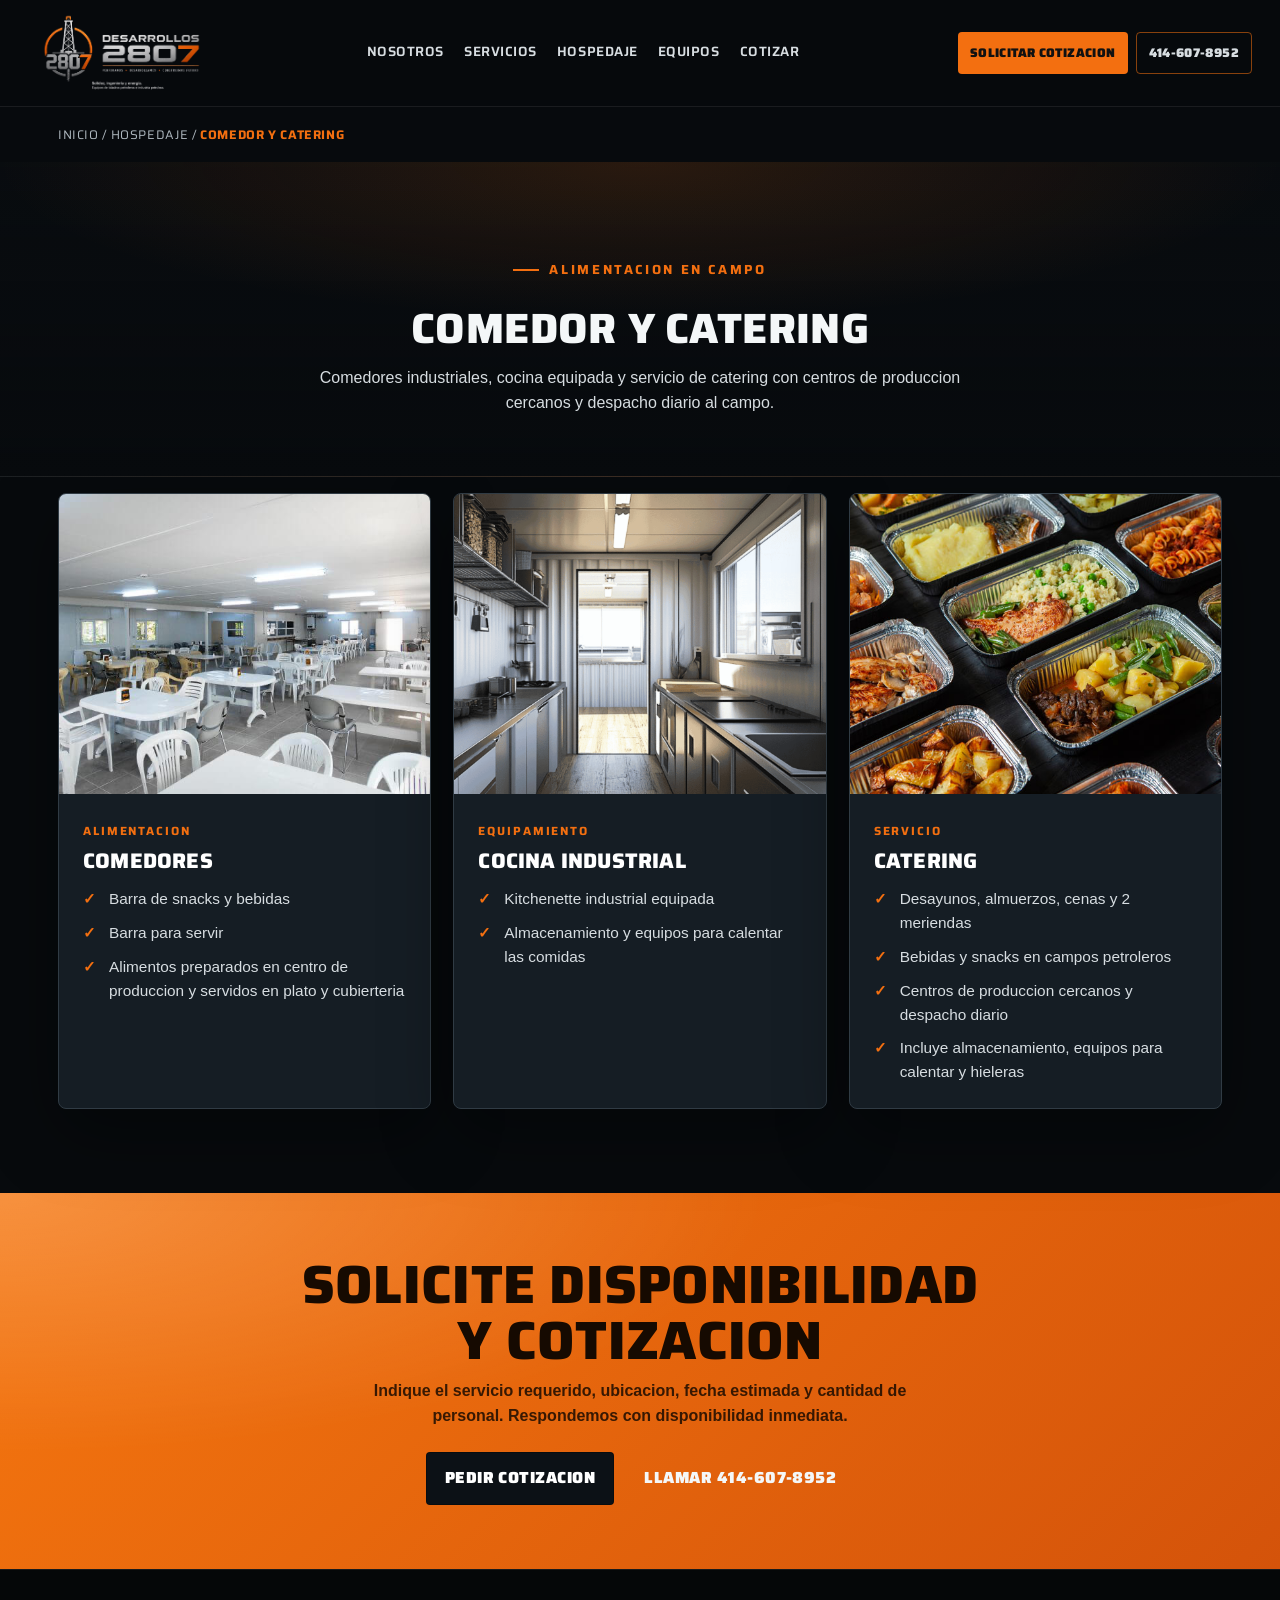
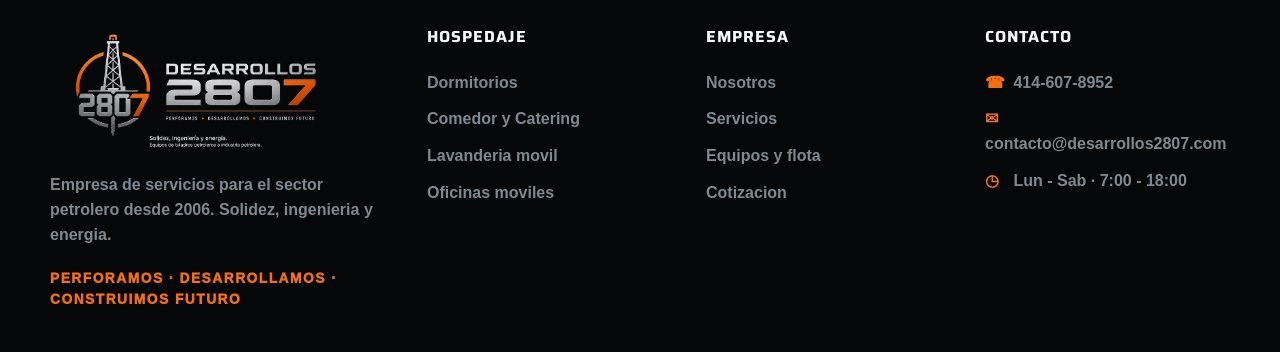
==== comedor.html @ e45bcf94 "Add files via upload" ====
<!doctype html>
<html lang="es">
  <head>
    <meta charset="utf-8" />
    <meta name="viewport" content="width=device-width, initial-scale=1" />
    <title>Comedor y Catering | Desarrollos 2807 C.A.</title>
    <meta name="description" content="Comedores industriales, cocina equipada y servicio de catering en campos petroleros." />
    <meta name="theme-color" content="#0b1014" />
    <link rel="preconnect" href="https://fonts.googleapis.com" />
    <link rel="preconnect" href="https://fonts.gstatic.com" crossorigin />
    <link rel="stylesheet" href="https://fonts.googleapis.com/css2?family=Saira:wght@500;600;700;800;900&display=swap" />
    <link rel="stylesheet" href="styles.css" />
  </head>
  <body>
    <header class="site-header">
      <a class="brand" href="index.html" aria-label="Desarrollos 2807 inicio">
        <img src="principal.png" alt="Desarrollos 2807 C.A." />
      </a>
      <nav class="main-nav" aria-label="Seleccione una seccion">
        <a href="index.html#nosotros">Nosotros</a>
        <a href="index.html#servicios">Servicios</a>
        <a href="index.html#hospedaje">Hospedaje</a>
        <a href="index.html#equipos">Equipos</a>
        <a href="index.html#contacto">Cotizar</a>
      </nav>
      <div class="header-actions">
        <a class="mini-action" href="index.html#contacto">Solicitar cotizacion</a>
        <a class="phone-action" href="tel:+14146078952">414-607-8952</a>
      </div>
    </header>

    <main>
      <nav class="breadcrumb" aria-label="Ruta de navegacion">
        <a href="index.html">Inicio</a> / <a href="index.html#hospedaje">Hospedaje</a> / <b>Comedor y Catering</b>
      </nav>
      <section class="page-hero">
        <p class="eyebrow">Alimentacion en campo</p>
        <h1>Comedor y Catering</h1>
        <p>Comedores industriales, cocina equipada y servicio de catering con centros de produccion cercanos y despacho diario al campo.</p>
      </section>
      <div class="product-grid">
        <article class="product-card">
          <img src="assets/productos/comedor-interior.png" alt="Comedores" />
          <div class="pc-body">
            <span>Alimentacion</span>
            <h3>Comedores</h3>
            <ul>
            <li>Barra de snacks y bebidas</li>
            <li>Barra para servir</li>
            <li>Alimentos preparados en centro de produccion y servidos en plato y cubierteria</li>
            </ul>
          </div>
        </article>
        <article class="product-card">
          <img src="assets/productos/cocina-interior.png" alt="Cocina Industrial" />
          <div class="pc-body">
            <span>Equipamiento</span>
            <h3>Cocina Industrial</h3>
            <ul>
            <li>Kitchenette industrial equipada</li>
            <li>Almacenamiento y equipos para calentar las comidas</li>
            </ul>
          </div>
        </article>
        <article class="product-card">
          <img src="assets/productos/catering-bandejas.png" alt="Catering" />
          <div class="pc-body">
            <span>Servicio</span>
            <h3>Catering</h3>
            <ul>
            <li>Desayunos, almuerzos, cenas y 2 meriendas</li>
            <li>Bebidas y snacks en campos petroleros</li>
            <li>Centros de produccion cercanos y despacho diario</li>
            <li>Incluye almacenamiento, equipos para calentar y hieleras</li>
            </ul>
          </div>
        </article>
      </div>
      <section class="cta-band">
        <h2>Solicite disponibilidad y cotizacion</h2>
        <p>Indique el servicio requerido, ubicacion, fecha estimada y cantidad de personal. Respondemos con disponibilidad inmediata.</p>
        <div class="cta-actions">
          <a class="btn btn-ink" href="index.html#contacto">Pedir cotizacion</a>
          <a class="btn btn-ghost" href="tel:+14146078952">Llamar 414-607-8952</a>
        </div>
      </section>
    </main>

    <footer class="site-footer">
      <div class="footer-grid">
        <div class="footer-brand">
          <img src="principal.png" alt="Desarrollos 2807 C.A." />
          <p>Empresa de servicios para el sector petrolero desde 2006. Solidez, ingenieria y energia.</p>
          <strong>Perforamos &middot; Desarrollamos &middot; Construimos futuro</strong>
        </div>
        <nav class="footer-col" aria-label="Hospedaje del pie de pagina">
          <h3>Hospedaje</h3>
          <a href="dormitorios.html">Dormitorios</a>
          <a href="comedor.html">Comedor y Catering</a>
          <a href="lavanderia.html">Lavanderia movil</a>
          <a href="oficinas.html">Oficinas moviles</a>
        </nav>
        <nav class="footer-col" aria-label="Empresa del pie de pagina">
          <h3>Empresa</h3>
          <a href="index.html#nosotros">Nosotros</a>
          <a href="index.html#servicios">Servicios</a>
          <a href="index.html#equipos">Equipos y flota</a>
          <a href="index.html#contacto">Cotizacion</a>
        </nav>
        <div class="footer-col footer-contact">
          <h3>Contacto</h3>
          <a href="tel:+14146078952"><span>&#9742;</span> 414-607-8952</a>
          <a href="mailto:contacto@desarrollos2807.com"><span>&#9993;</span> contacto@desarrollos2807.com</a>
          <p><span>&#9719;</span> Lun - Sab &middot; 7:00 - 18:00</p>
        </div>
      </div>
    </footer>

    <a class="mobile-call" href="tel:+14146078952">Llamar ahora</a>
    <script src="script.js"></script>
  </body>
</html>
---- styles.css ----
:root {
  --black: #070a0d;
  --ink: #0c1116;
  --navy: #101820;
  --panel: #151d24;
  --panel-2: #1c2630;
  --line: #303b44;
  --text: #f4f7f8;
  --muted: #aeb8bf;
  --steel: #d7dde1;
  --orange: #f36f10;
  --orange-dark: #b54808;
  --shadow: 0 24px 70px rgba(0, 0, 0, 0.38);
  --display: "Saira", "Arial Narrow", Arial, Helvetica, sans-serif;
  font-family: Arial, Helvetica, sans-serif;
}

* { box-sizing: border-box; }
html { scroll-behavior: smooth; }
body {
  margin: 0;
  background: var(--black);
  color: var(--text);
  line-height: 1.55;
}
img { display: block; max-width: 100%; }
a { color: inherit; text-decoration: none; }
p, h1, h2, h3 { margin-top: 0; }

.site-header {
  position: sticky;
  top: 0;
  z-index: 50;
  display: grid;
  grid-template-columns: 132px 1fr;
  gap: 12px;
  align-items: center;
  padding: 10px 16px;
  background: rgba(7, 10, 13, 0.94);
  border-bottom: 1px solid rgba(255, 255, 255, 0.08);
  backdrop-filter: blur(16px);
}
.brand img { width: 132px; }
.main-nav { display: none; }
.header-actions {
  grid-column: 1 / -1;
  display: grid;
  grid-template-columns: 1fr 1fr;
  gap: 8px;
}
.mini-action,
.phone-action {
  font-family: var(--display);
  letter-spacing: 0.03em;
  min-height: 42px;
  display: inline-flex;
  align-items: center;
  justify-content: center;
  padding: 10px 12px;
  border-radius: 4px;
  font-size: 0.78rem;
  font-weight: 900;
  text-transform: uppercase;
}
.mini-action { background: var(--orange); color: #111; }
.phone-action { border: 1px solid rgba(243, 111, 16, 0.55); color: var(--steel); }

.hero {
  position: relative;
  min-height: 760px;
  display: grid;
  place-items: center;
  overflow: hidden;
  isolation: isolate;
}
.hero-background,
.hero::after {
  position: absolute;
  inset: 0;
  content: "";
  z-index: -2;
}
.hero-background {
  background-image: url("assets/cover-rig.jpg");
  background-size: cover;
  background-position: center;
  filter: saturate(0.75) contrast(1.06);

}
.hero::after {
  z-index: -1;
  background:
    radial-gradient(circle at 50% 38%, rgba(243, 111, 16, 0.2), transparent 30%),
    linear-gradient(180deg, rgba(7, 10, 13, 0.2), rgba(7, 10, 13, 0.9) 80%, var(--black)),
    linear-gradient(90deg, rgba(0, 0, 0, 0.94), rgba(0, 0, 0, 0.44), rgba(0, 0, 0, 0.94));
}
.hero-shell {
  width: min(100%, 1060px);
  padding: 96px 18px 72px;
  text-align: center;
}
.hero-mark {
  width: min(94vw, 840px);
  margin: 0 auto 28px;
  filter: drop-shadow(0 28px 36px rgba(0, 0, 0, 0.72));
}
.eyebrow {
  display: inline-flex;
  align-items: center;
  gap: 10px;
  color: var(--orange);
  font-family: var(--display);
  font-size: 0.82rem;
  font-weight: 700;
  letter-spacing: 0.2em;
  text-transform: uppercase;
}
.eyebrow::before {
  content: "";
  width: 26px;
  height: 2px;
  flex: 0 0 auto;
  background: var(--orange);
}
h1 {
  max-width: 920px;
  margin: 0 auto 16px;
  font-family: var(--display);
  font-weight: 800;
  font-size: clamp(1.7rem, 3.3vw, 3.2rem);
  line-height: 1.02;
  letter-spacing: 0.005em;
  text-transform: uppercase;
}

.hero-word-service {
  color: var(--orange);
  font-weight: 900;
}
.hero-copy {
  max-width: 700px;
  margin: 0 auto 28px;
  color: var(--steel);
  font-size: clamp(0.98rem, 1.7vw, 1.08rem);
}
.hero-actions,
.header-actions { align-items: center; }
.hero-actions {
  display: flex;
  flex-wrap: wrap;
  justify-content: center;
  gap: 12px;
}
.btn {
  font-family: var(--display);
  letter-spacing: 0.03em;
  min-height: 48px;
  display: inline-flex;
  align-items: center;
  justify-content: center;
  padding: 13px 18px;
  border-radius: 4px;
  font-weight: 900;
  text-transform: uppercase;
}
.btn-primary {
  color: #111;
  background: linear-gradient(180deg, #ff8e2a, var(--orange));
  box-shadow: 0 16px 34px rgba(243, 111, 16, 0.26);
}
.btn-dark { border: 1px solid rgba(255, 255, 255, 0.22); background: rgba(9, 13, 16, 0.82); }

.values-strip {
  display: grid;
  gap: 1px;
  background: #26323b;
  border-block: 1px solid var(--line);
}
.values-strip article,
.value-statement {
  min-height: 104px;
  display: flex;
  align-items: center;
  gap: 16px;
  padding: 20px 18px;
  background: #101922;
}
.values-strip strong,
.value-statement {
  font-size: 1.08rem;
  font-weight: 950;
  line-height: 1.08;
  text-transform: uppercase;
}
.values-strip p { margin: 4px 0 0; color: var(--steel); }
.value-statement {
  color: var(--text);
  border-left: 4px solid var(--orange);
}
.value-icon {
  width: 54px;
  height: 54px;
  flex: 0 0 54px;
  display: inline-flex;
  align-items: center;
  justify-content: center;
  border: 2px solid rgba(243, 111, 16, 0.72);
  border-radius: 50%;
  color: var(--orange);
  background: rgba(243, 111, 16, 0.08);
  font-size: 1.9rem;
  font-weight: 900;
  line-height: 1;
}
.tech-icon {
  font-size: 2rem;
}
.energy-icon {
  font-size: 2rem;
}
.global-icon {
  font-size: 2.15rem;
}
.section { padding: 78px 18px; }
.section-head,
.section-copy {
  width: min(100%, 1160px);
  margin: 0 auto 34px;
}
.section-head { text-align: center; max-width: 920px; }
h2 {
  margin-bottom: 16px;
  font-family: var(--display);
  font-size: clamp(1.9rem, 4.2vw, 3.4rem);
  line-height: 1.04;
  letter-spacing: 0.005em;
  text-transform: uppercase;
}
h3 { margin-bottom: 10px; font-family: var(--display); font-size: 1.3rem; font-weight: 700; line-height: 1.16; letter-spacing: 0.01em; text-transform: uppercase; }
.hero h1,
h2 {
  text-wrap: balance;
}

.hero h1 {
  color: var(--text);
  font-weight: 950;
}

h2 {
  max-width: 960px;
  font-weight: 800;
}

.section-head h2,
.compact h2 {
  margin-inline: auto;
}

.section-copy h2,
.spec-copy h2,
.logistics-band h2,
.quote-copy h2,
.wire-card h2 {
  color: var(--text);
}

h3 {
  color: var(--steel);
}

.service-card h3,
.equipment-info h3,
.wire-card h2 {
  color: var(--text);
}
.section-copy p,
.section-head p,
.service-card p,
.spec-copy p,
.quote-copy p,
.wire-card p,
.logistics-band p { color: var(--muted); }

.about-section {
  display: grid;
  grid-template-columns: 1fr;
  gap: 32px;
  width: min(100%, 1200px);
  margin: 0 auto;
}
.stats-row {
  display: grid;
  grid-template-columns: 1fr;
  gap: 10px;
  margin-top: 24px;
}
.stats-row div {
  padding: 16px;
  border-left: 4px solid var(--orange);
  background: var(--panel);
}
.stats-row strong { display: block; font-family: var(--display); font-weight: 800; font-size: 2.2rem; line-height: 1; }
.stats-row span { color: var(--muted); font-weight: 800; }
.about-photos {
  position: relative;
  min-height: 420px;
}
.about-photos img {
  border: 1px solid var(--line);
  border-radius: 6px;
  object-fit: cover;
  box-shadow: var(--shadow);
}
.photo-main { width: 88%; height: 330px; }
.photo-small { position: absolute; right: 0; bottom: 0; width: 58%; height: 230px; }

.mission-band {
  display: grid;
  grid-template-columns: 1fr;
  gap: 30px;
  padding: 58px 18px;
  background:
    radial-gradient(120% 150% at 0% 0%, rgba(255, 255, 255, 0.2), transparent 46%),
    radial-gradient(130% 160% at 100% 100%, rgba(120, 40, 0, 0.42), transparent 52%),
    linear-gradient(135deg, #f5760f, #e2560a);
  border-block: 1px solid rgba(0, 0, 0, 0.28);
}
.mission-band article {
  padding: 0;
  background: none;
}
.mission-band article > * { max-width: 680px; margin-inline: auto; }
.mission-band .eyebrow { color: #2a0f02; }
.mission-band .eyebrow::before { background: #2a0f02; }
.mission-band h3 { color: #1a0c02; }
.mission-band p { color: rgba(26, 10, 2, 0.82); }

.service-grid {
  width: min(100%, 1200px);
  margin: 0 auto;
  display: grid;
  grid-template-columns: 1fr;
  gap: 18px;
}
.service-card {
  overflow: hidden;
  border: 1px solid var(--line);
  border-radius: 6px;
  background: var(--panel);
  box-shadow: var(--shadow);
}
.service-card img { width: 100%; height: 260px; object-fit: cover; }
.service-card div { padding: 20px; }
.service-card span {
  color: var(--orange);
  font-size: 0.75rem;
  font-weight: 900;
  text-transform: uppercase;
}
.fleet-section { background: #0a0e12; }
.compact { max-width: 920px; text-align: center; }
.equipment-carousel {
  width: min(100%, 1120px);
  margin: 0 auto;
  display: grid;
  grid-template-columns: 48px minmax(0, 1fr) 48px;
  gap: 12px;
  align-items: center;
}
.equipment-stage {
  overflow: hidden;
  border: 1px solid var(--line);
  border-radius: 6px;
  background: linear-gradient(145deg, rgba(243, 111, 16, 0.09), transparent 34%), var(--panel);
  box-shadow: var(--shadow);
}
.equipment-slide { display: none; grid-template-columns: 1fr; }
.equipment-slide.is-active { display: grid; }
.equipment-slide img {
  width: 100%;
  height: clamp(320px, 52vw, 560px);
  object-fit: cover;
  background: #080b0e;
}
.equipment-info { padding: 22px; }
.equipment-info span {
  color: var(--orange);
  font-size: 0.82rem;
  font-weight: 950;
  text-transform: uppercase;
}
.equipment-info p { color: var(--muted); margin-bottom: 0; }
.carousel-btn {
  width: 48px;
  height: 62px;
  border: 1px solid rgba(243, 111, 16, 0.5);
  border-radius: 4px;
  background: #101922;
  color: var(--orange);
  cursor: pointer;
  font-size: 2.4rem;
  font-weight: 900;
  line-height: 1;
}
.carousel-btn:hover { background: var(--orange); color: #111; }
.carousel-status {
  margin-top: 14px;
  color: var(--steel);
  font-size: 0.9rem;
  font-weight: 900;
  text-align: center;
}

.spec-section {
  display: grid;
  grid-template-columns: 1fr;
  gap: 28px;
  padding: 72px 18px;
  background: linear-gradient(90deg, rgba(7, 10, 13, 0.94), rgba(7, 10, 13, 0.78)), url("assets/drilling-1500.jpg") center / cover;
  border-block: 1px solid var(--line);
}
.spec-copy,
.spec-list { width: min(100%, 580px); margin: 0 auto; }
.spec-list {
  display: grid;
  grid-template-columns: 1fr;
  gap: 1px;
  padding: 0;
  background: rgba(255, 255, 255, 0.12);
}
.spec-list div { display: flex; justify-content: space-between; gap: 18px; padding: 14px; background: rgba(17, 24, 30, 0.92); }
dt { color: var(--orange); font-size: 0.76rem; font-weight: 950; text-transform: uppercase; }
dd { margin: 0; color: var(--steel); text-align: right; }

.wireline-section { display: grid; gap: 24px; width: min(100%, 1200px); margin: 0 auto; }
.wire-card {
  display: grid;
  grid-template-columns: 1fr;
  gap: 0;
  overflow: hidden;
  border: 1px solid var(--line);
  border-radius: 6px;
  background: var(--panel-2);
}
.wire-card img { width: 100%; height: 310px; object-fit: cover; }
.wire-card div { padding: 24px; }
.check-list {
  display: grid;
  gap: 10px;
  margin: 20px 0 0;
  padding: 0;
  list-style: none;
}
.check-list li {
  padding: 11px 12px 11px 16px;
  border-left: 3px solid var(--orange);
  background: rgba(255, 255, 255, 0.06);
  color: var(--steel);
}

.logistics-band {
  display: grid;
  grid-template-columns: 1fr;
  gap: 24px;
  align-items: center;
  padding: 58px 18px;
  background:
    radial-gradient(130% 130% at 100% 0%, rgba(255, 255, 255, 0.18), transparent 48%),
    linear-gradient(135deg, #ef6c0c, #c64d05);
}
.logistics-band > * { width: min(100%, 580px); margin: 0 auto; }
.logistics-band img { width: min(100%, 580px); border: 1px solid var(--line); border-radius: 6px; }

.quote-section {
  display: grid;
  grid-template-columns: 1fr;
  gap: 28px;
  padding: 78px 18px 98px;
  background: linear-gradient(90deg, rgba(7, 10, 13, 0.96), rgba(11, 16, 20, 0.86)), url("assets/facility.jpg") center / cover;
}
.quote-copy,
.quote-form { width: min(100%, 560px); margin: 0 auto; }
.quote-copy img { width: min(100%, 380px); margin-bottom: 20px; }
.quote-phone { display: inline-block; margin-top: 10px; color: var(--orange); font-size: 1.35rem; font-weight: 950; }
.quote-form {
  display: grid;
  gap: 14px;
  padding: 22px;
  border: 1px solid rgba(255, 255, 255, 0.13);
  border-radius: 6px;
  background: rgba(16, 23, 29, 0.96);
}
label { display: grid; gap: 7px; color: var(--steel); font-size: 0.9rem; font-weight: 900; }
input, select, textarea {
  width: 100%;
  border: 1px solid var(--line);
  border-radius: 4px;
  background: #090d11;
  color: var(--text);
  font: inherit;
  padding: 13px 12px;
}
textarea { resize: vertical; }


.site-footer {
  padding: 58px 18px 42px;
  background: #050708;
  border-top: 1px solid rgba(255, 255, 255, 0.08);
  color: var(--muted);
  text-align: left;
}
.footer-grid {
  width: min(100%, 1180px);
  margin: 0 auto;
  display: grid;
  grid-template-columns: 1fr;
  gap: 34px;
}
.footer-brand img {
  width: min(100%, 280px);
  margin-bottom: 18px;
}
.footer-brand p {
  max-width: 330px;
  margin-bottom: 20px;
  color: #7f8991;
  font-weight: 700;
}
.footer-brand strong {
  display: block;
  color: var(--orange);
  font-size: 0.86rem;
  font-weight: 950;
  letter-spacing: 1.5px;
  text-transform: uppercase;
}
.footer-col {
  display: grid;
  gap: 12px;
  align-content: start;
}
.footer-col h3 {
  margin: 0 0 12px;
  padding-left: 0;
  color: var(--text);
  font-size: 1rem;
  letter-spacing: 1px;
}
.footer-col h3::before {
  display: none;
}
.footer-col a,
.footer-col p {
  margin: 0;
  color: #7f8991;
  font-weight: 800;
}
.footer-col a:hover {
  color: var(--orange);
}
.footer-contact span {
  display: inline-block;
  width: 24px;
  color: var(--orange);
}
.mobile-call {
  position: fixed;
  right: 14px;
  bottom: 14px;
  left: 14px;
  z-index: 60;
  min-height: 54px;
  display: flex;
  align-items: center;
  justify-content: center;
  border-radius: 4px;
  background: var(--orange);
  color: #111;
  font-weight: 950;
  text-transform: uppercase;
  box-shadow: 0 18px 44px rgba(0, 0, 0, 0.44);
}

@media (min-width: 760px) {
  .footer-grid { grid-template-columns: 1.4fr 1fr 1fr 1fr; }
  .site-header { grid-template-columns: 180px 1fr auto; padding: 12px 28px; }
  .brand img { width: 180px; }
  .main-nav { display: flex; justify-content: center; gap: 20px; color: var(--steel); font-family: var(--display); font-size: 0.84rem; font-weight: 600; letter-spacing: 0.04em; text-transform: uppercase; }
  .header-actions { grid-column: auto; grid-template-columns: auto auto; }
  .values-strip { grid-template-columns: repeat(2, 1fr); }
  .about-section { grid-template-columns: minmax(0, 1.05fr) minmax(340px, 0.95fr); align-items: center; }
  .stats-row { grid-template-columns: repeat(3, 1fr); }
  .mission-band { grid-template-columns: 1fr 1fr; }
  .service-grid { grid-template-columns: repeat(2, 1fr); }
  .equipment-slide.is-active { grid-template-columns: minmax(0, 1.15fr) minmax(320px, 0.85fr); align-items: stretch; }
  .equipment-info { display: flex; flex-direction: column; justify-content: center; padding: 34px; }
  
  .spec-section { grid-template-columns: minmax(0, 0.8fr) minmax(0, 1.2fr); padding-inline: max(28px, calc((100vw - 1200px) / 2)); align-items: center; }
  .wire-card { grid-template-columns: 0.88fr 1.12fr; align-items: stretch; }
  .wire-card.reverse { grid-template-columns: 1.12fr 0.88fr; }
  .wire-card.reverse img { order: 2; }
  .wire-card img { height: 100%; min-height: 430px; }
  .two-col { grid-template-columns: repeat(2, 1fr); }
  .logistics-band { grid-template-columns: 0.85fr 1fr; padding-inline: max(28px, calc((100vw - 1200px) / 2)); }
  .quote-section { grid-template-columns: 1fr 1fr; padding-inline: max(28px, calc((100vw - 1200px) / 2)); align-items: center; }
  .mobile-call { display: none; }
  .site-footer { padding-bottom: 42px; }
}

@media (min-width: 1100px) {
  .values-strip { grid-template-columns: repeat(4, 1fr) 1.25fr; }
  .service-grid { grid-template-columns: 1.2fr repeat(3, 1fr); }
  .large-card { grid-row: span 1; }
  
}

@media (max-width: 430px) {
  h1 { max-width: 100%; }
  .hero { min-height: 700px; }
  .hero-shell { padding-top: 76px; }
  .hero-mark { width: 96vw; margin-bottom: 22px; }
  .btn { width: 100%; }
  .values-strip article, .value-statement { min-height: auto; }
  .phone-action { font-size: 0.74rem; }
  .equipment-carousel { grid-template-columns: 42px minmax(0, 1fr) 42px; gap: 8px; }
  .carousel-btn { width: 42px; height: 54px; font-size: 2rem; }
  .equipment-info { padding: 18px; }
}










/* orange band inverted text */
.logistics-band .eyebrow { color: #2a0f02; }
.logistics-band .eyebrow::before { background: #2a0f02; }
.logistics-band h2 { color: #1a0c02; }
.logistics-band p { color: rgba(26, 10, 2, 0.85); }
.logistics-band img { border-color: rgba(0, 0, 0, 0.32); }

/* scroll animations */
.service-card, .equipment-slide img, .value-icon { transition: transform .35s ease, box-shadow .35s ease; }
.service-card:hover { transform: translateY(-6px); box-shadow: 0 26px 60px rgba(0, 0, 0, 0.45); }
@media (prefers-reduced-motion: no-preference) {
  .reveal { opacity: 0; transform: translateY(28px); transition: opacity .7s cubic-bezier(.16,.84,.44,1), transform .7s cubic-bezier(.16,.84,.44,1); }
  .reveal.is-visible { opacity: 1; transform: none; }
  .reveal-child { opacity: 0; transform: translateY(20px); transition: opacity .6s ease, transform .6s ease; }
  .reveal-child.is-visible { opacity: 1; transform: none; }
}


/* ===== Hospedaje: tarjetas de categoria (home) ===== */
.hospedaje-section { background: #0a0e12; }
.category-grid {
  width: min(100%, 1200px);
  margin: 0 auto;
  display: grid;
  grid-template-columns: 1fr;
  gap: 18px;
}
.category-card {
  position: relative;
  display: block;
  overflow: hidden;
  min-height: 320px;
  border: 1px solid var(--line);
  border-radius: 8px;
  background: var(--panel);
  box-shadow: var(--shadow);
  transition: transform .4s ease, box-shadow .4s ease;
}
.category-card:hover { transform: translateY(-6px); box-shadow: 0 28px 64px rgba(0, 0, 0, 0.55); }
.category-card > img { position: absolute; inset: 0; width: 100%; height: 100%; object-fit: cover; transition: transform .7s ease; }
.category-card:hover > img { transform: scale(1.07); }
.cat-overlay {
  position: absolute;
  inset: 0;
  display: flex;
  flex-direction: column;
  justify-content: flex-end;
  gap: 8px;
  padding: 26px;
  background: linear-gradient(180deg, rgba(7,10,13,.05), rgba(7,10,13,.5) 52%, rgba(7,10,13,.93));
}
.cat-overlay span { color: var(--orange); font-family: var(--display); font-size: .74rem; font-weight: 700; letter-spacing: .18em; text-transform: uppercase; }
.cat-overlay h3 { margin: 0; font-family: var(--display); font-size: 1.45rem; font-weight: 800; text-transform: uppercase; color: #fff; }
.cat-overlay p { margin: 0; color: var(--steel); font-size: .94rem; }
.cat-go { margin-top: 6px; display: inline-flex; align-items: center; gap: 8px; color: #fff; font-family: var(--display); font-weight: 700; font-size: .8rem; letter-spacing: .08em; text-transform: uppercase; }
.cat-go::after { content: "\2192"; color: var(--orange); transition: transform .3s ease; }
.category-card:hover .cat-go::after { transform: translateX(5px); }

/* ===== Paginas de producto ===== */
.page-hero {
  position: relative;
  padding: 92px 18px 60px;
  text-align: center;
  background:
    radial-gradient(120% 120% at 50% 0%, rgba(243,111,16,.14), transparent 42%),
    linear-gradient(180deg, rgba(7,10,13,.6), var(--black)), #0a0e12;
  border-bottom: 1px solid rgba(255,255,255,.08);
}
.page-hero .eyebrow { justify-content: center; }
.page-hero h1 { margin: 14px auto 0; }
.page-hero p:not(.eyebrow) { max-width: 700px; margin: 16px auto 0; color: var(--steel); }
.breadcrumb { width: min(100%, 1200px); margin: 0 auto; padding: 18px; font-family: var(--display); font-size: .78rem; letter-spacing: .05em; text-transform: uppercase; color: var(--muted); }
.breadcrumb a { color: var(--muted); }
.breadcrumb a:hover { color: var(--orange); }
.breadcrumb b { color: var(--orange); font-weight: 700; }

.product-grid {
  width: min(100%, 1200px);
  margin: 0 auto;
  padding: 16px 18px 84px;
  display: grid;
  grid-template-columns: 1fr;
  gap: 22px;
}
.product-card {
  overflow: hidden;
  border: 1px solid var(--line);
  border-radius: 8px;
  background: var(--panel);
  box-shadow: var(--shadow);
  transition: transform .35s ease, box-shadow .35s ease;
}
.product-card:hover { transform: translateY(-6px); box-shadow: 0 26px 60px rgba(0,0,0,.45); }
.product-card > img { width: 100%; height: 300px; object-fit: cover; }
.product-card .pc-body { padding: 24px; }
.product-card span { color: var(--orange); font-family: var(--display); font-size: .74rem; font-weight: 700; letter-spacing: .16em; text-transform: uppercase; }
.product-card h3 { margin: 6px 0 14px; font-family: var(--display); font-size: 1.32rem; font-weight: 800; text-transform: uppercase; color: #fff; }
.product-card ul { list-style: none; margin: 0; padding: 0; display: grid; gap: 10px; }
.product-card li { position: relative; padding-left: 26px; color: var(--steel); font-size: .96rem; }
.product-card li::before { content: "\2713"; position: absolute; left: 0; top: 0; color: var(--orange); font-weight: 900; }
.product-card.wide { grid-column: 1 / -1; }
.pc-split { display: grid; grid-template-columns: 1fr; }
.product-card.wide .pc-split > img { width: 100%; height: 100%; min-height: 260px; object-fit: cover; }

.cta-band {
  text-align: center;
  padding: 64px 18px;
  background:
    radial-gradient(130% 150% at 0% 0%, rgba(255,255,255,.2), transparent 46%),
    linear-gradient(135deg, #f5760f, #d4530a);
}
.cta-band h2 { color: #160a01; margin: 0 auto 10px; }
.cta-band p { max-width: 580px; margin: 0 auto 24px; color: rgba(22,10,1,.84); font-weight: 600; }
.cta-actions { display: flex; flex-wrap: wrap; gap: 12px; justify-content: center; }
.btn-ink { background: #0c1116; color: #fff; border: 1px solid rgba(0,0,0,.3); }

@media (min-width: 760px) {
  .category-grid { grid-template-columns: repeat(2, 1fr); }
  .category-card { min-height: 340px; }
  .product-grid { grid-template-columns: repeat(2, 1fr); }
  .product-card.wide .pc-split { grid-template-columns: 1fr 1fr; align-items: stretch; }
}
@media (min-width: 1100px) {
  .category-grid { grid-template-columns: repeat(4, 1fr); }
  .category-card { min-height: 430px; }
}
@media (min-width: 1180px) {
  .product-grid { grid-template-columns: repeat(3, 1fr); }
  .product-card.wide .pc-split { grid-template-columns: 1.1fr .9fr; }
}


/* ===== Servicios: selector de dos tipos (tabs) ===== */
.svc-tabs {
  width: min(100%, 1160px);
  margin: 0 auto 30px;
  display: grid;
  grid-template-columns: 1fr;
  gap: 14px;
}
.svc-tab {
  position: relative;
  display: flex;
  flex-direction: column;
  gap: 5px;
  text-align: left;
  padding: 20px 22px;
  border: 1px solid var(--line);
  border-radius: 8px;
  background: var(--panel);
  color: var(--text);
  cursor: pointer;
  font: inherit;
  transition: border-color .25s ease, background .25s ease, transform .25s ease, box-shadow .25s ease;
}
.svc-tab:hover { transform: translateY(-3px); box-shadow: 0 18px 40px rgba(0,0,0,.4); }
.tab-kicker { font-family: var(--display); font-size: .72rem; font-weight: 700; letter-spacing: .16em; text-transform: uppercase; color: var(--muted); }
.tab-title { font-family: var(--display); font-size: 1.18rem; font-weight: 800; text-transform: uppercase; line-height: 1.1; }
.tab-sub { color: var(--muted); font-size: .9rem; }
.svc-tab[aria-selected="true"] {
  border-color: var(--orange);
  background: linear-gradient(150deg, rgba(243,111,16,.18), transparent 62%), var(--panel);
}
.svc-tab[aria-selected="true"] .tab-kicker { color: var(--orange); }
.svc-tab[aria-selected="true"] .tab-sub { color: var(--steel); }
.svc-panel { display: none; }
.svc-panel.is-active { display: block; }
@media (min-width: 760px) {
  .svc-tabs { grid-template-columns: 1fr 1fr; }
}
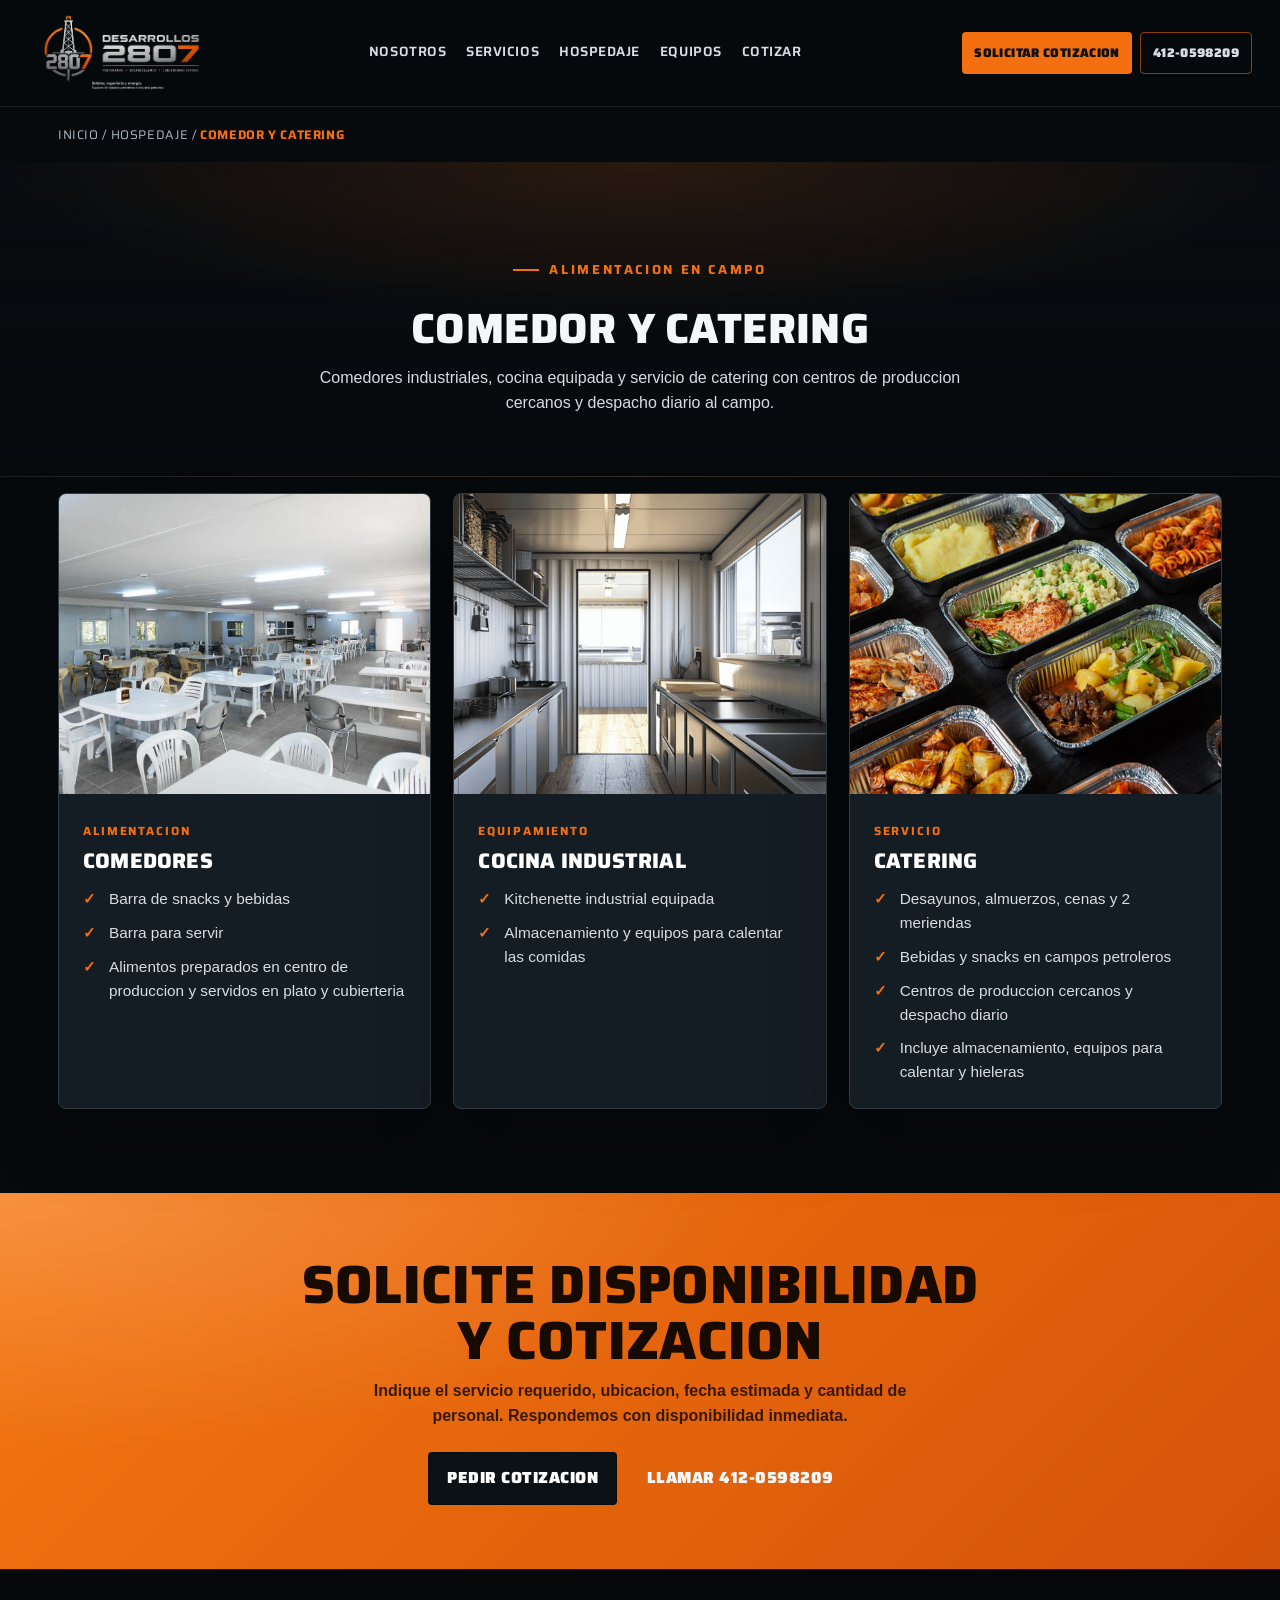
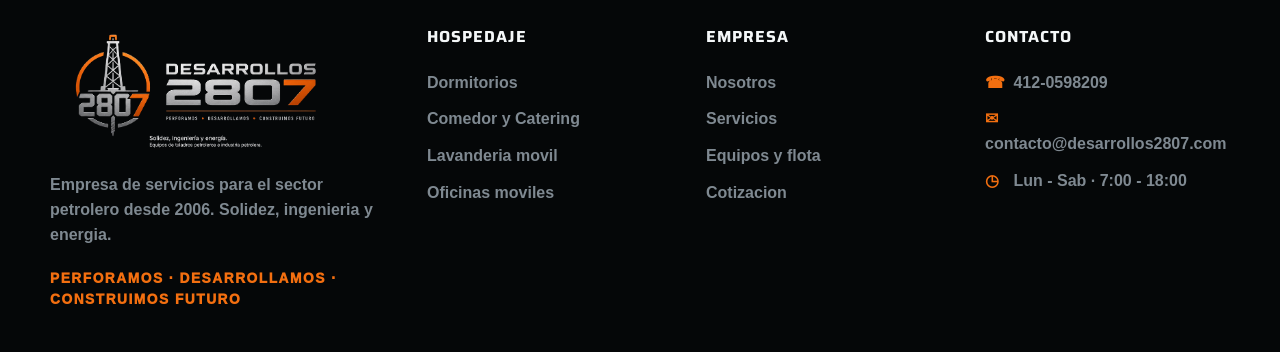
==== commit 42fb8941: "Add files via upload" ====
--- a/comedor.html
+++ b/comedor.html
@@ -25,7 +25,7 @@
       </nav>
       <div class="header-actions">
         <a class="mini-action" href="index.html#contacto">Solicitar cotizacion</a>
-        <a class="phone-action" href="tel:+14146078952">414-607-8952</a>
+        <a class="phone-action" href="tel:+584120598209">412-0598209</a>
       </div>
     </header>
 
@@ -81,7 +81,7 @@
         <p>Indique el servicio requerido, ubicacion, fecha estimada y cantidad de personal. Respondemos con disponibilidad inmediata.</p>
         <div class="cta-actions">
           <a class="btn btn-ink" href="index.html#contacto">Pedir cotizacion</a>
-          <a class="btn btn-ghost" href="tel:+14146078952">Llamar 414-607-8952</a>
+          <a class="btn btn-ghost" href="tel:+584120598209">Llamar 412-0598209</a>
         </div>
       </section>
     </main>
@@ -109,14 +109,14 @@
         </nav>
         <div class="footer-col footer-contact">
           <h3>Contacto</h3>
-          <a href="tel:+14146078952"><span>&#9742;</span> 414-607-8952</a>
+          <a href="tel:+584120598209"><span>&#9742;</span> 412-0598209</a>
           <a href="mailto:contacto@desarrollos2807.com"><span>&#9993;</span> contacto@desarrollos2807.com</a>
           <p><span>&#9719;</span> Lun - Sab &middot; 7:00 - 18:00</p>
         </div>
       </div>
     </footer>
 
-    <a class="mobile-call" href="tel:+14146078952">Llamar ahora</a>
+    <a class="mobile-call" href="tel:+584120598209">Llamar ahora</a>
     <script src="script.js"></script>
   </body>
-</html>+</html>
